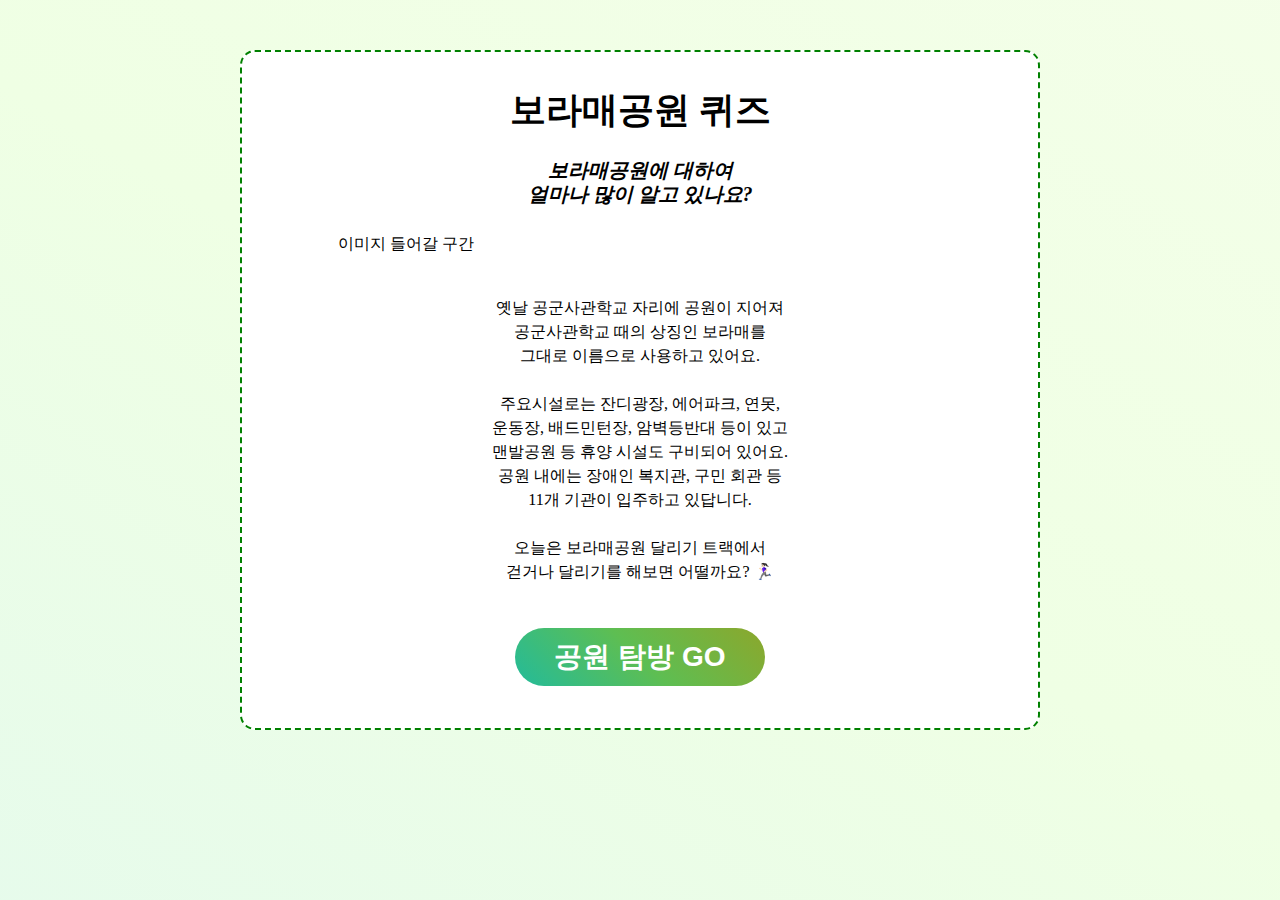
==== Borame Park Quiz/index.html @ 377d372b "외부 CSS, JS 파일 못 불러오는 코드 수정" ====
<!DOCTYPE html>
<html lang="ko">
<head>
    <meta charset="UTF-8">
    <meta name="viewport"
        content="width=device-width, initial-scale=1.0 minimum-scale=1.0, maximum-scale=1.0, user-scalable=no, viewport-fit=cover">
    <meta name="author" content="QQyukim">
    <meta name="description" content="보라매공원 정보 관련 퀴즈">
    <meta http-equiv="X-UA-Compatible" content="IE=edge">

    <title>보라매공원 퀴즈</title>

    <!-- favicon 넣기 -->
    <link rel="stylesheet" href="./css/reset.css">
    <link rel="stylesheet" href="./css/start.css">
    <link rel="stylesheet" href="./css/quiz.css">
    <link rel="stylesheet" href="./css/main.css">
</head>

<body onload="resize()">
    <section class="wrap">
        <section class="container">
            <section class="start-page">
                <div class="title-box">
                    <h1 class="main-title">
                        보라매공원 퀴즈
                    </h1>
                    <h2 class="sub-title"> 
                        보라매공원에 대하여<br>
                        얼마나 많이 알고 있나요?
                    </h2>
                </div>
                <div class="park-img">
                    이미지 들어갈 구간
                </div>
                <div class="quiz-description">
                    옛날 공군사관학교 자리에 공원이 지어져<br>
                    공군사관학교 때의 상징인 <span class="boramae-word">보라매</span>를<br>
                    그대로 이름으로 사용하고 있어요.<br><br>
                    주요시설로는 잔디광장, 에어파크, 연못,<br>
                    운동장, 배드민턴장, 암벽등반대 등이 있고<br>
                    맨발공원 등 휴양 시설도 구비되어 있어요.<br>
                    공원 내에는 장애인 복지관, 구민 회관 등<br>
                    11개 기관이 입주하고 있답니다.<br><br>
    
                    오늘은 보라매공원 달리기 트랙에서<br>
                    걷거나 달리기를 해보면 어떨까요? 🏃🏻‍♀️<br>
                </div>
                <div class="start-btn-wrap">
                    <button class="start-btn" onclick="clickStartBtn();">공원 탐방 GO</button>
                </div>
            </section>
    
            <section class="quiz-page">
                <div class="qImg">
                    문제 이미지 들어갈 구간
                </div>
                <!-- <div class="question">
                    1. 보라매 공원 이름 유래
                </div>
                <div class="answers">
                    a. 어쩌구
                    b. 저쩌구
                    c. 그쩌구
                    d. 짹째구
                </div> -->
            </section>

            <section class="quiz-ctrl">
                <button id="previous" class="quiz-btn"> 뒤로 </button>
                <button id="next" class="quiz-btn"> 앞으로 </button>
                <button id="submit" class="quiz-btn">내 점수는?</button>
            </section>

            <!-- <section class="result"></section> -->
        </section>

    </section>

    <script src="./js/quizData.js"></script>
    <script src="./js/main.js"></script>
</body>
</html>

<!-- https://webdoli.tistory.com/270?category=833233 -->
<!-- https://dev-dain.tistory.com/22?category=816329 -->
---- Borame Park Quiz/css/start.css ----
.start-page {
    display: none;
    padding-bottom: 100px;
}

.main-title {
    font-size: 36px;
    font-weight: bold;
    text-align: center;
    padding: 20px 0;
}

.sub-title {
    text-align: center;
    line-height: 1.2;
    font-weight: bold;
    font-size: 20px;
    padding: 10px 0px;
    font-style: italic;
}

.park-img {
    padding: 20px 0;
}

.quiz-description {
    text-align: center;
    line-height: 1.5;
    font-size: 14px;
    padding: 24px 0;
}

.quiz-description #boramae-word {
    background-color: rgb(237, 214, 255);
    color: rgb(64, 24, 116);
    border: 1px solid rgb(237, 214, 255);
    border-radius: 7px;
    font-size: 14px;
    font-weight: 600;
}

.start-btn-wrap {
    /* 중앙 정렬 */
    position: absolute;
    width: 200px;
    left: 50%;
    margin-left: -100px;
    margin-top: 20px;
}

.start-btn {
    box-sizing: border-box;
    width: 100%;
    line-height: 45px;
    border-radius: 50px;
    border: none;
    text-align: center;
    /* background-color: #81C33E; */
    background: linear-gradient(45deg, #23bb9a, #5ebe52, #8ca72c);
	animation: gradient 5s ease infinite;
    color: #fff;
    font-weight: bold;
    font-size: 20px;
    cursor: pointer;
}

.start-btn:hover {
    background-color: rgb(52, 65, 57);
}


@media all and (min-width: 768px) {
    .quiz-description {
        font-size: 15px;
    }

    .quiz-description .borame-word {
        font-size: 15px;
    }

    .start-btn-wrap {
        width: 220px;
        margin-left: -110px;
    }

    .start-btn {
        line-height: 50px;
        font-size: 25px;
    }
}

@media all and (min-width: 1024px) {
    .quiz-description {
        font-size: 16px;
    }

    .quiz-description .borame-word {
        font-size: 16px;
    }

    .start-btn-wrap {
        width: 250px;
        margin-left: -125px;
    }

    .start-btn {
        line-height: 56px;
        font-size: 28px;
    }
}
---- Borame Park Quiz/css/quiz.css ----
.quiz-page {
    display: none;
}

.qImg {
    padding: 20px 0;
    margin-top: 20px;
    margin-bottom: 30px;
    text-align: center;
    background-color: yellowgreen;
}

.slide {
    width: 100%;
    z-index: 1;
    opacity: 0;
    transition: opacity 0.5s;
    display: none;
}

.on {
    display: block;
    opacity: 1;
    z-index: 2;
}

.question {
    font-size: 16px;
    padding: 20px 0; 
    text-align: center;
    background-color: tomato;
}

.answer {
    font-size: 16px;
    padding: 20px 0;
    margin: 20px 0;
    text-align: center;
    background-color: blanchedalmond;
}

.quiz-ctrl {
    display: none;
}

@media all and (min-width: 768px) {
    .question {
        font-size: 18px;
    }

    .answers {
        font-size: 18px
    }
}

@media all and (min-width: 1024px) {
    .question {
        font-size: 20px;
    }

    .answers {
        font-size: 20px
    }
}
---- Borame Park Quiz/css/main.css ----
body {
    background: linear-gradient(30deg, #cff0ff, #efffe4, #fffdf4);
    background-size: 400% 400%;
	animation: gradient 5s ease infinite;
}

@keyframes gradient {
	0% {
		background-position: 0% 50%;
	}
	50% {
		background-position: 100% 50%;
	}
	100% {
		background-position: 0% 50%;
	}
}

.wrap {
    position: relative;
    overflow: hidden;
    margin: 50px 0;
    width: 100%;
    max-width: 100%;
    min-height: 100%;
}

.container {
    display: none;
    box-sizing: border-box;
    margin: 0 auto;
    padding-top: 20px;
    padding-bottom: 20px;
    padding-left: 7.5%;
    padding-right: 7.5%;
    border-radius: 15px;
    border: 2px dashed green;
    background-color: white;
    /* min-width: 100%; */
}

/* 
.quiz-container {
    position: relative;
    background-color: #f8f6f0;
    font-size: 17px;
    color: #333;
    height: 200px;
    margin-top: 40px;
    text-align: center;
    font-weight: 300;
}

.slide {
    position: absolute;
    left: 0px;
    top: 60px;
    width: 100%;
    z-index: 1;
    opacity: 0;
    transition: opacity 0.5s;
}

.active-slide {
    opacity: 1;
    z-index: 2;
}

.quiz {
    padding: 10px;
}

.quiz .question {
    font-size: 20px;
}

.quiz .answer {
    margin: 10px 0px 30px 0px
}

.eachAnswer {
    margin: 5px 10px;
} */
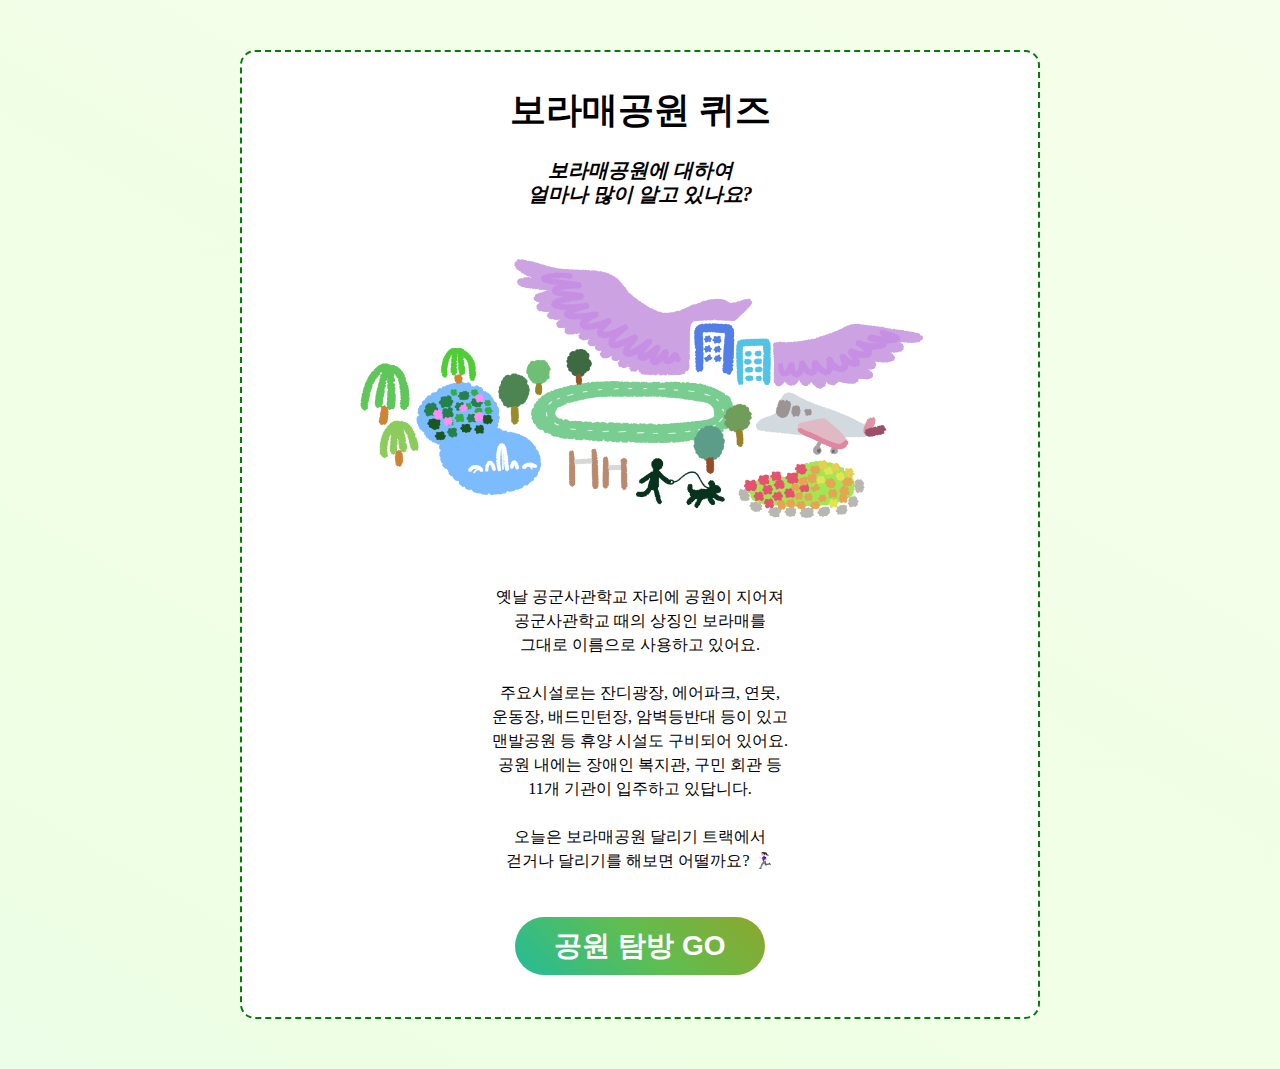
==== commit 86cab39b: "- start-page에 보라매공원 그림 이미지 삽입 - 이전 슬라이드 버튼 주석 처리" ====
--- a/Borame Park Quiz/index.html
+++ b/Borame Park Quiz/index.html
@@ -11,10 +11,11 @@
     <title>보라매공원 퀴즈</title>
 
     <!-- favicon 넣기 -->
-    <link rel="stylesheet" href="./css/reset.css">
-    <link rel="stylesheet" href="./css/start.css">
-    <link rel="stylesheet" href="./css/quiz.css">
-    <link rel="stylesheet" href="./css/main.css">
+    <link rel="stylesheet" href="css/reset.css">
+    <link rel="stylesheet" href="css/main.css">
+    <link rel="stylesheet" href="css/start.css">
+    <link rel="stylesheet" href="css/quiz.css">
+    <link rel="stylesheet" href="css/result.css">
 </head>
 
 <body onload="resize()">
@@ -31,7 +32,7 @@
                     </h2>
                 </div>
                 <div class="park-img">
-                    이미지 들어갈 구간
+                    <img src="images/boramaepark-bg.png" id="boramaepark-bg" width="100%">
                 </div>
                 <div class="quiz-description">
                     옛날 공군사관학교 자리에 공원이 지어져<br>
@@ -67,20 +68,20 @@
             </section>
 
             <section class="quiz-ctrl">
-                <button id="previous" class="quiz-btn"> 뒤로 </button>
-                <button id="next" class="quiz-btn"> 앞으로 </button>
-                <button id="submit" class="quiz-btn">내 점수는?</button>
+                <!-- <button id="previous-btn" class="quiz-btn">⬅</button> -->
+                <button id="next-btn" class="quiz-btn">➡</button>
+                <button id="submit-btn" class="quiz-btn">내 점수는?</button>
             </section>
 
-            <!-- <section class="result"></section> -->
+            <section class="result-page"></section>
         </section>
 
     </section>
 
-    <script src="./js/quizData.js"></script>
-    <script src="./js/main.js"></script>
+    <script src="js/quizData.js"></script>
+    <script src="js/main.js"></script>
 </body>
 </html>
 
 <!-- https://webdoli.tistory.com/270?category=833233 -->
-<!-- https://dev-dain.tistory.com/22?category=816329 -->+<!-- https://dev-dain.tistory.com/22?category=816329 -->
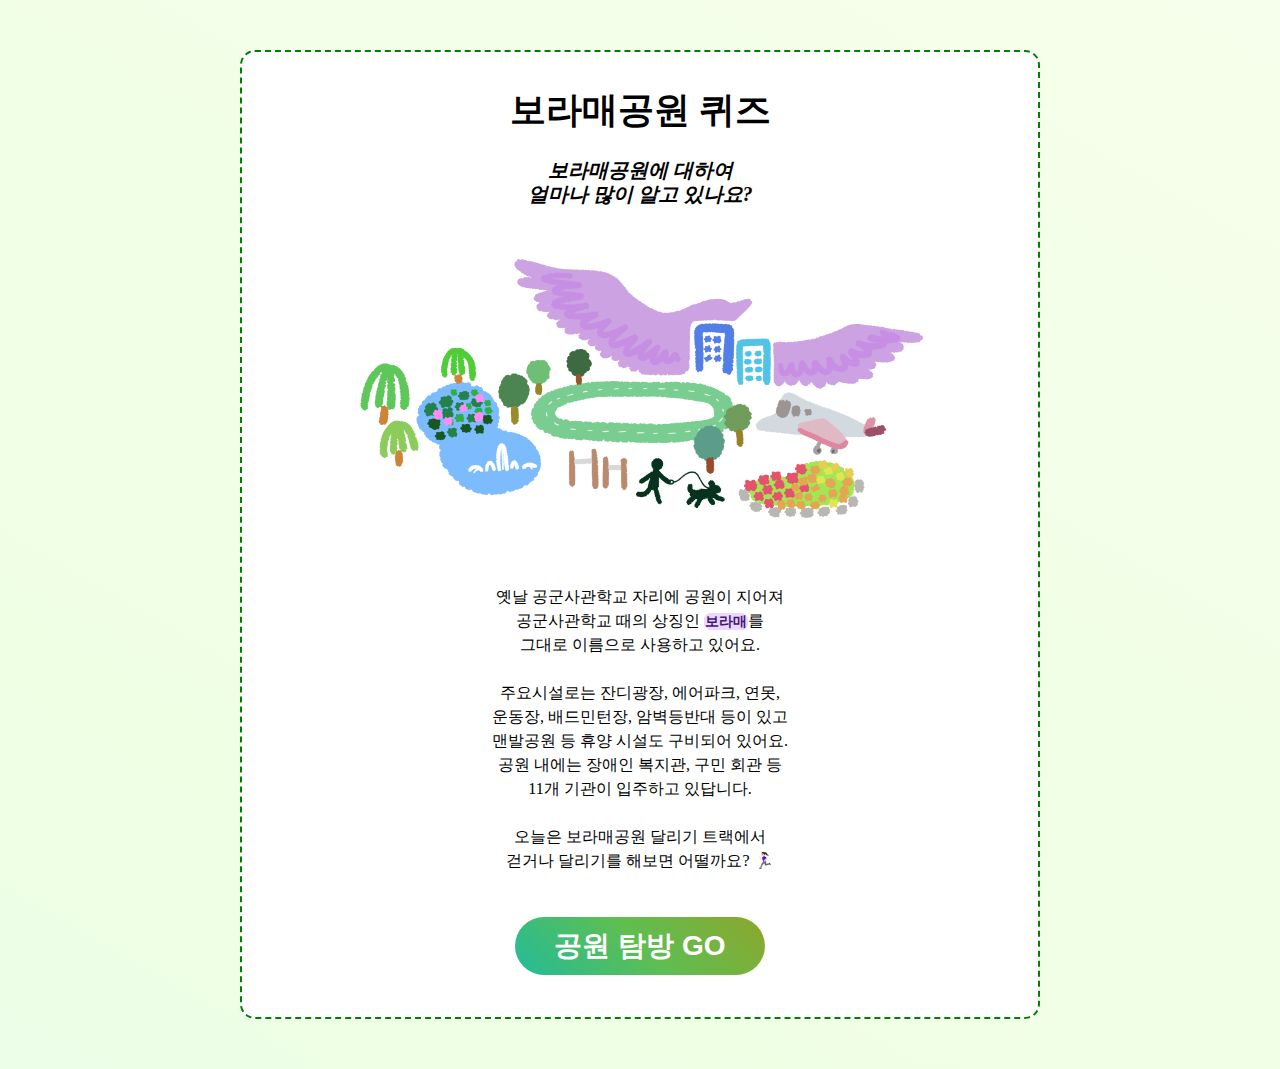
==== commit f2611a61: "결과 페이지 내용 작업(미완)" ====
--- a/Borame Park Quiz/index.html
+++ b/Borame Park Quiz/index.html
@@ -1,5 +1,6 @@
 <!DOCTYPE html>
 <html lang="ko">
+
 <head>
     <meta charset="UTF-8">
     <meta name="viewport"
@@ -26,7 +27,7 @@
                     <h1 class="main-title">
                         보라매공원 퀴즈
                     </h1>
-                    <h2 class="sub-title"> 
+                    <h2 class="sub-title">
                         보라매공원에 대하여<br>
                         얼마나 많이 알고 있나요?
                     </h2>
@@ -43,7 +44,7 @@
                     맨발공원 등 휴양 시설도 구비되어 있어요.<br>
                     공원 내에는 장애인 복지관, 구민 회관 등<br>
                     11개 기관이 입주하고 있답니다.<br><br>
-    
+
                     오늘은 보라매공원 달리기 트랙에서<br>
                     걷거나 달리기를 해보면 어떨까요? 🏃🏻‍♀️<br>
                 </div>
@@ -51,11 +52,8 @@
                     <button class="start-btn" onclick="clickStartBtn();">공원 탐방 GO</button>
                 </div>
             </section>
-    
+
             <section class="quiz-page">
-                <div class="qImg">
-                    문제 이미지 들어갈 구간
-                </div>
                 <!-- <div class="question">
                     1. 보라매 공원 이름 유래
                 </div>
@@ -70,10 +68,16 @@
             <section class="quiz-ctrl">
                 <!-- <button id="previous-btn" class="quiz-btn">⬅</button> -->
                 <button id="next-btn" class="quiz-btn">➡</button>
-                <button id="submit-btn" class="quiz-btn">내 점수는?</button>
+                <button id="submit-btn" class="quiz-btn">점수보기</button>
             </section>
 
-            <section class="result-page"></section>
+            <section class="result-page">
+                <h1 class="score">
+                    <div style="font-size: 18px; margin-bottom: 15px;"><i>당신의 점수는...</i></div>
+                </h1>
+                <p class="result-description"></p>
+                <section class="result-image"></section>
+            </section>
         </section>
 
     </section>
@@ -81,7 +85,8 @@
     <script src="js/quizData.js"></script>
     <script src="js/main.js"></script>
 </body>
+
 </html>
 
 <!-- https://webdoli.tistory.com/270?category=833233 -->
-<!-- https://dev-dain.tistory.com/22?category=816329 -->
+<!-- https://dev-dain.tistory.com/22?category=816329 -->--- a/Borame Park Quiz/css/main.css
+++ b/Borame Park Quiz/css/main.css
@@ -37,47 +37,4 @@
     border: 2px dashed green;
     background-color: white;
     /* min-width: 100%; */
-}
-
-/* 
-.quiz-container {
-    position: relative;
-    background-color: #f8f6f0;
-    font-size: 17px;
-    color: #333;
-    height: 200px;
-    margin-top: 40px;
-    text-align: center;
-    font-weight: 300;
-}
-
-.slide {
-    position: absolute;
-    left: 0px;
-    top: 60px;
-    width: 100%;
-    z-index: 1;
-    opacity: 0;
-    transition: opacity 0.5s;
-}
-
-.active-slide {
-    opacity: 1;
-    z-index: 2;
-}
-
-.quiz {
-    padding: 10px;
-}
-
-.quiz .question {
-    font-size: 20px;
-}
-
-.quiz .answer {
-    margin: 10px 0px 30px 0px
-}
-
-.eachAnswer {
-    margin: 5px 10px;
-} */+}--- a/Borame Park Quiz/css/start.css
+++ b/Borame Park Quiz/css/start.css
@@ -30,7 +30,7 @@
     padding: 24px 0;
 }
 
-.quiz-description #boramae-word {
+.quiz-description .boramae-word {
     background-color: rgb(237, 214, 255);
     color: rgb(64, 24, 116);
     border: 1px solid rgb(237, 214, 255);
@@ -55,9 +55,7 @@
     border-radius: 50px;
     border: none;
     text-align: center;
-    /* background-color: #81C33E; */
     background: linear-gradient(45deg, #23bb9a, #5ebe52, #8ca72c);
-	animation: gradient 5s ease infinite;
     color: #fff;
     font-weight: bold;
     font-size: 20px;
@@ -65,11 +63,15 @@
 }
 
 .start-btn:hover {
-    background-color: rgb(52, 65, 57);
+    background: linear-gradient(45deg, #925292, #9368a7, #8976ad);
 }
 
 
 @media all and (min-width: 768px) {
+    /* #boramaepark-bg {
+        width: 50%;
+    } */
+
     .quiz-description {
         font-size: 15px;
     }
@@ -89,7 +91,7 @@
     }
 }
 
-@media all and (min-width: 1024px) {
+@media all and (min-width: 1024px) {    
     .quiz-description {
         font-size: 16px;
     }
--- a/Borame Park Quiz/css/quiz.css
+++ b/Borame Park Quiz/css/quiz.css
@@ -25,25 +25,73 @@
 }
 
 .question {
+    font-weight: bold;
     font-size: 16px;
-    padding: 20px 0; 
-    text-align: center;
+    line-height: 1.2;
+    padding: 20px; 
     background-color: tomato;
 }
 
 .answer {
     font-size: 16px;
-    padding: 20px 0;
+    padding: 20px;
     margin: 20px 0;
-    text-align: center;
     background-color: blanchedalmond;
+}
+
+.answer input[type=radio] {
+    display: none;
+}
+
+.answer input[type=radio]:checked + .eachAnswer {
+    background: aquamarine;
+}
+
+.eachAnswer{
+    border: 1px solid gray;
+    padding: 20px;
+    cursor: pointer;
 }
 
 .quiz-ctrl {
     display: none;
 }
 
+.quiz-ctrl:after {  /* 부모 요소가 자식 요소를 반영하게*/
+    content: "";
+    clear: both;
+    display: block;
+}
+
+.quiz-btn {
+    display: block;
+    font-size: 17px;
+    padding: 5px 10px;
+}
+
+#previous-btn {
+    float: left;
+}
+
+#next-btn {
+    float: right;
+}
+
+#submit-btn {
+    float: right;
+}
+
 @media all and (min-width: 768px) {
+    .question {
+        font-size: 17px;
+    }
+
+    .answers {
+        font-size: 17px
+    }
+}
+
+@media all and (min-width: 1024px) {
     .question {
         font-size: 18px;
     }
@@ -51,14 +99,4 @@
     .answers {
         font-size: 18px
     }
-}
-
-@media all and (min-width: 1024px) {
-    .question {
-        font-size: 20px;
-    }
-
-    .answers {
-        font-size: 20px
-    }
 }--- a/Borame Park Quiz/css/result.css
+++ b/Borame Park Quiz/css/result.css
@@ -0,0 +1,33 @@
+.result-page {
+    display: none;
+    text-align: center;
+}
+
+.score {
+    padding: 20px;
+}
+
+.score .scoreNum {
+    font-size: 48px;
+    font-weight: bold;
+}
+
+.result-description {
+    margin-top: 20px;
+}
+
+.result-image {
+    margin: 30px 0;
+}
+
+@media all and (min-width: 768px) {
+    .result-description {
+        font-size: 17px;
+    }
+}
+
+@media all and (min-width: 1024px) {
+    .result-description {
+        font-size: 18px;
+    }
+}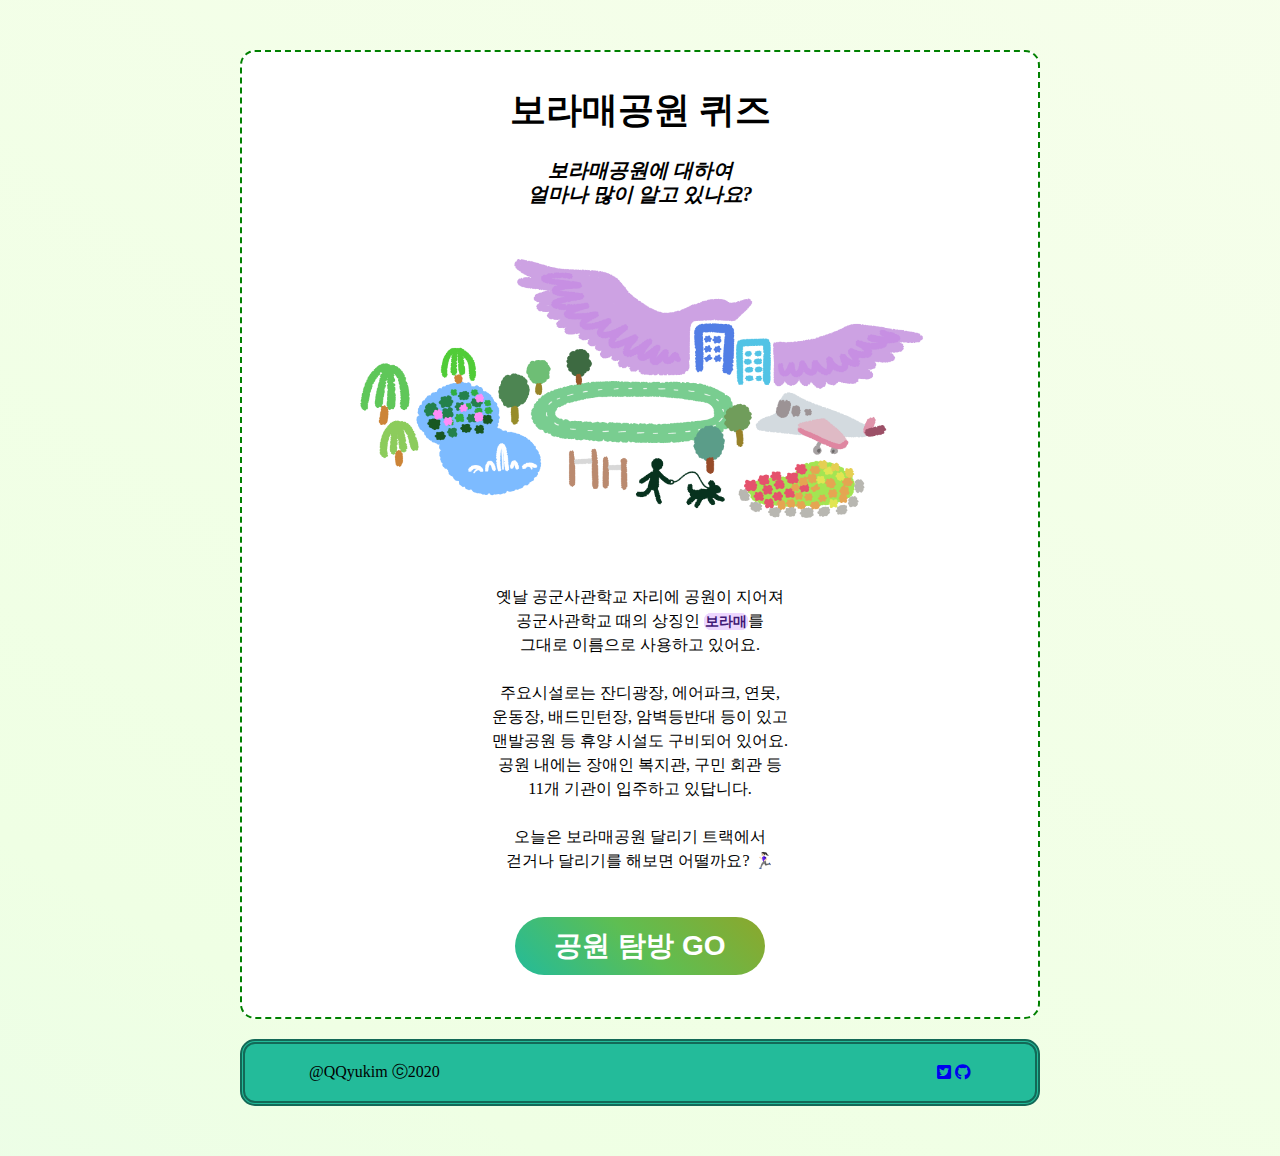
==== commit 8e37ce17: "로딩바 및 저자 프로필 추가" ====
--- a/Borame Park Quiz/index.html
+++ b/Borame Park Quiz/index.html
@@ -13,6 +13,7 @@
 
     <!-- favicon 넣기 -->
     <link rel="stylesheet" href="css/reset.css">
+    <link rel="stylesheet" href="https://cdnjs.cloudflare.com/ajax/libs/font-awesome/5.15.1/css/all.min.css">
     <link rel="stylesheet" href="css/main.css">
     <link rel="stylesheet" href="css/start.css">
     <link rel="stylesheet" href="css/quiz.css">
@@ -54,6 +55,9 @@
             </section>
 
             <section class="quiz-page">
+                <div class="progress-bar">
+                    <div class="progress-status" style="width: 10%;"></div>
+                </div>
                 <!-- <div class="question">
                     1. 보라매 공원 이름 유래
                 </div>
@@ -74,12 +78,20 @@
             <section class="result-page">
                 <h1 class="score">
                     <div style="font-size: 18px; margin-bottom: 15px;"><i>당신의 점수는...</i></div>
+                    <!-- innerHTML 내용 삽입 -->
                 </h1>
-                <p class="result-description"></p>
+                <div class="result-description"></div>
                 <section class="result-image"></section>
             </section>
         </section>
 
+        <footer class="author-box">
+            <div class="madeBy">@QQyukim ⓒ2020</div>
+            <div class="sns">
+                <a href="https://twitter.com/QQyukim" target="_blank"><i class="fab fa-twitter-square"></i></a>
+                <a href="https://github.com/QQyukim" target="_blank"><i class="fab fa-github"></i></a>
+            </div>
+        </footer>
     </section>
 
     <script src="js/quizData.js"></script>
--- a/Borame Park Quiz/css/main.css
+++ b/Borame Park Quiz/css/main.css
@@ -36,5 +36,18 @@
     border-radius: 15px;
     border: 2px dashed green;
     background-color: white;
-    /* min-width: 100%; */
+}
+
+.author-box {
+    display: none;
+    justify-content: space-between;
+    box-sizing: border-box;
+    margin: 20px auto 0px;
+    padding-top: 20px;
+    padding-bottom: 20px;
+    padding-left: 5%;
+    padding-right: 5%;
+    border-radius: 15px;
+    border: 5px double #136957;
+    background-color: #23bb9a;
 }--- a/Borame Park Quiz/css/quiz.css
+++ b/Borame Park Quiz/css/quiz.css
@@ -2,12 +2,25 @@
     display: none;
 }
 
-.qImg {
-    padding: 20px 0;
-    margin-top: 20px;
-    margin-bottom: 30px;
-    text-align: center;
-    background-color: yellowgreen;
+/* https://css-tricks.com/html5-progress-element/ */
+
+.progress-bar {
+    width: 100%;
+    height: 25px;
+    margin: 25px 0;
+
+    background-color: rgb(248, 248, 248);
+    border-radius: 10px;
+    box-shadow: 0 2px 5px rgba(0, 0, 0, 0.2) inset;
+}
+
+.progress-status {
+    height: 100%;
+    background-image:
+        -webkit-linear-gradient(left, rgb(255, 238, 0), rgb(141, 226, 61));
+
+    border-radius: 10px;
+    background-size: 100% 100%, 100% 100%;
 }
 
 .slide {
@@ -26,38 +39,45 @@
 
 .question {
     font-weight: bold;
-    font-size: 16px;
-    line-height: 1.2;
-    padding: 20px; 
-    background-color: tomato;
+    font-size: 18px;
+    line-height: 1.25;
+    margin-top: 5%;
 }
 
 .answer {
-    font-size: 16px;
-    padding: 20px;
-    margin: 20px 0;
-    background-color: blanchedalmond;
+    font-size: 17px;
+    margin: 7% 0;
 }
 
 .answer input[type=radio] {
     display: none;
 }
 
-.answer input[type=radio]:checked + .eachAnswer {
-    background: aquamarine;
+.answer input[type=radio]:checked+.eachAnswer {
+    background: #a5e4c1;
+    /* font-weight: bold; */
 }
 
-.eachAnswer{
-    border: 1px solid gray;
+.eachAnswer {
     padding: 20px;
     cursor: pointer;
+    border-radius: 10px;
+    border-top: 3px dotted #a5e4c1;
+    border-left: 3px dotted #a5e4c1;
+    border-bottom: 3px dotted #0c7745;
+    border-right: 3px dotted #2e8d5e;
 }
+
+/* .eachAnswer:hover {
+    background: #fffeca;
+} */
 
 .quiz-ctrl {
     display: none;
 }
 
-.quiz-ctrl:after {  /* 부모 요소가 자식 요소를 반영하게*/
+.quiz-ctrl:after {
+    /* 부모 요소가 자식 요소를 반영하게*/
     content: "";
     clear: both;
     display: block;
@@ -65,8 +85,16 @@
 
 .quiz-btn {
     display: block;
-    font-size: 17px;
+    font-size: 18px;
     padding: 5px 10px;
+    margin-bottom: 5%;
+    background-color: #d7f59c;
+    border-radius: 10px;
+    border-right: none;
+    border-bottom: 4px solid #66bb66;
+    border-left: none;
+    border-top: none;
+    cursor: pointer;
 }
 
 #previous-btn {
@@ -79,24 +107,34 @@
 
 #submit-btn {
     float: right;
+    font-weight: bold;
 }
 
 @media all and (min-width: 768px) {
     .question {
-        font-size: 17px;
+        font-size: 19px;
+        /* rem, em : 코드 양을 줄일 수 있음 */
     }
 
-    .answers {
-        font-size: 17px
+    .answer {
+        font-size: 18px;
+    }
+
+    .quiz-btn {
+        font-size: 19px;
     }
 }
 
 @media all and (min-width: 1024px) {
     .question {
-        font-size: 18px;
+        font-size: 20px;
     }
 
-    .answers {
-        font-size: 18px
+    .answer {
+        font-size: 19px;
+    }
+
+    .quiz-btn {
+        font-size: 20px;
     }
 }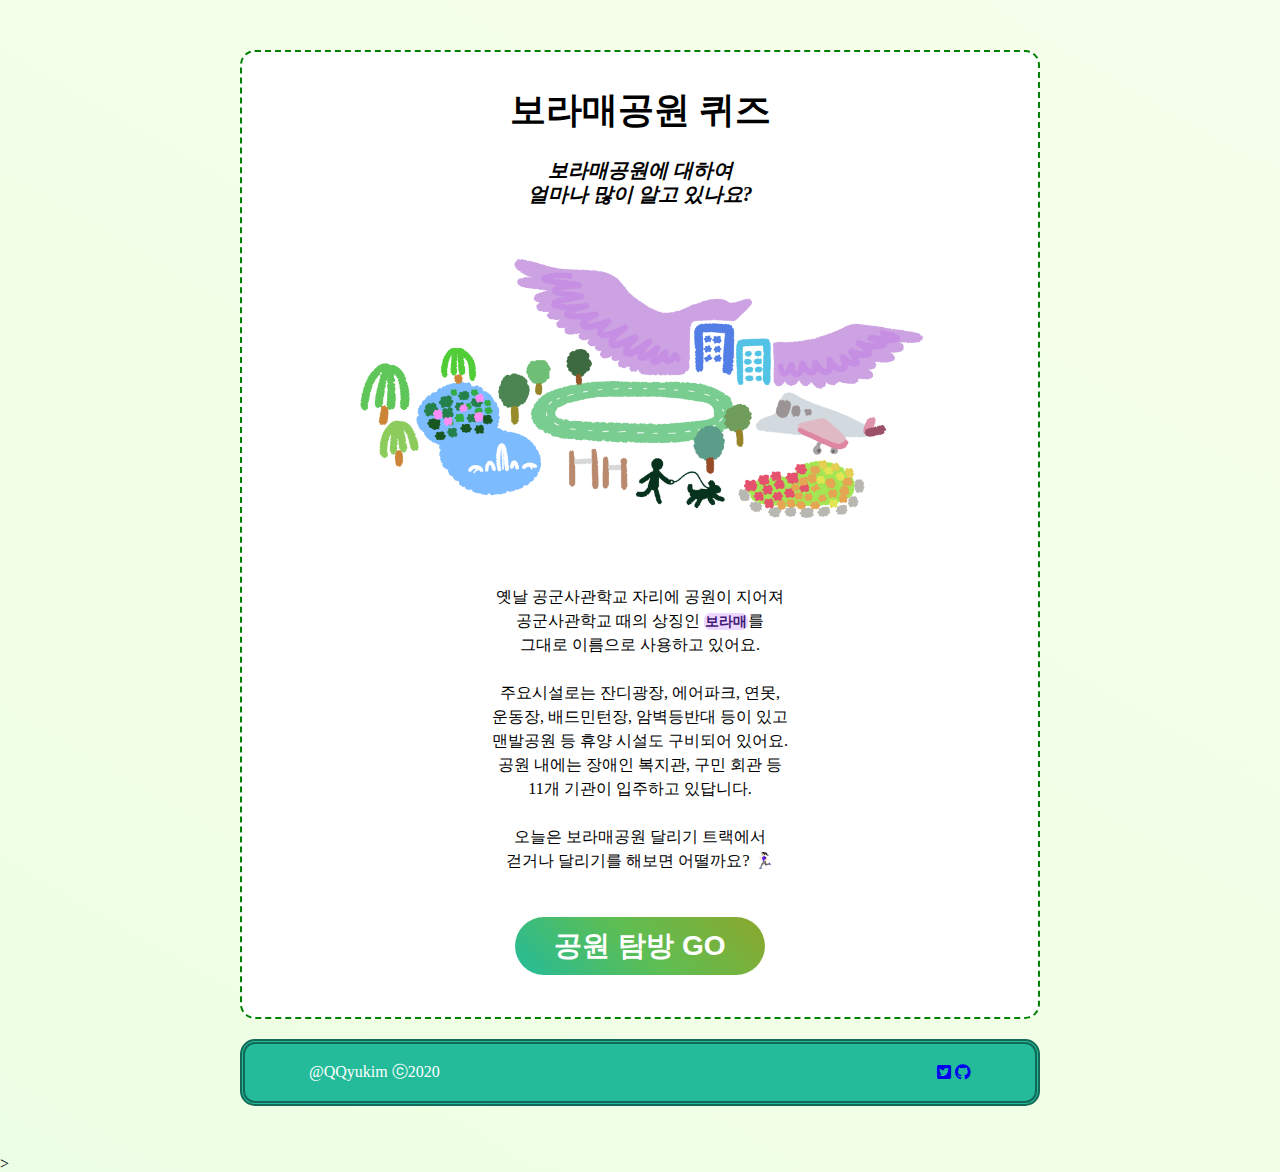
==== commit c8ade21e: "sns 공유 기능 추가" ====
--- a/Borame Park Quiz/index.html
+++ b/Borame Park Quiz/index.html
@@ -77,11 +77,35 @@
 
             <section class="result-page">
                 <h1 class="score">
-                    <div style="font-size: 18px; margin-bottom: 15px;"><i>당신의 점수는...</i></div>
+                    <div style="font-size: 18px; margin-bottom: 15px; font-weight: 400">당신의 점수는...</div>
                     <!-- innerHTML 내용 삽입 -->
                 </h1>
                 <div class="result-description"></div>
                 <section class="result-image"></section>
+
+                <!-- SNS 공유 버튼 -->
+                <section class="share-to-sns" style="width: 100%; text-align: center;">
+                    <!-- 페이스북 공유 버튼 -->
+                    <a href=""
+                        onclick="window.open(url_combine_fb, '', 'scrollbars=no, width=600, height=600'); return false;">
+                        <div title="페이스북으로 공유하기" class="sharebtn-custom sprite-fb"></div>
+                    </a>
+                    <!-- 트위터 공유 버튼 -->
+                    <a href=""
+                        onclick="window.open(url_combine_tw, '', 'scrollbars=no, width=600, height=600'); return false;">
+                        <div title="트위터로 공유하기" class="sharebtn-custom sprite-tw"></div>
+                    </a>
+                    <!-- 카카오 스토리 공유 버튼 -->
+                    <a href=""
+                        onclick="window.open(url_combine_ks, '', 'scrollbars=no, width=600, height=600'); return false;">
+                        <div title="카카오스토리로 공유하기" class="sharebtn-custom sprite-ks"></div>
+                    </a>
+                    <!-- 밴드 공유 버튼 -->
+                    <a href=""
+                        onclick="window.open(url_combine_band, '', 'scrollbars=no, width=584, height=635'); return false;">
+                        <div title="밴드로 공유하기" class="sharebtn-custom sprite-band"></div>
+                    </a>
+                </section>
             </section>
         </section>
 
@@ -92,13 +116,30 @@
                 <a href="https://github.com/QQyukim" target="_blank"><i class="fab fa-github"></i></a>
             </div>
         </footer>
-    </section>
-
+    </section>>
     <script src="js/quizData.js"></script>
     <script src="js/main.js"></script>
+
+    <!-- SNS 공유용 주소 연결 용 -->
+    <script type="text/javascript" async>
+        var url_default_ks = "https://story.kakao.com/share?url=";
+        var url_default_fb = "https://www.facebook.com/sharer/sharer.php?u=";
+        var url_default_tw_txt = "https://twitter.com/intent/tweet?text=";
+        var url_default_tw_url = "&url=";
+        var url_default_band = "http://band.us/plugin/share?body=";
+        // var url_route_band = "&route=";
+        var url_this_page = location.href;
+        var title_this_page = document.title;
+        
+        var url_combine_ks = url_default_ks + url_this_page;
+        var url_combine_fb = url_default_fb + url_this_page;
+        var url_combine_tw = url_default_tw_txt + document.title + url_default_tw_url + url_this_page;
+        var url_combine_band = url_default_band + encodeURI(url_this_page) + "%0A" + encodeURI(title_this_page);
+    </script>
 </body>
 
 </html>
 
 <!-- https://webdoli.tistory.com/270?category=833233 -->
-<!-- https://dev-dain.tistory.com/22?category=816329 -->+<!-- https://dev-dain.tistory.com/22?category=816329 -->
+<!-- https://bssow.tistory.com/116 -->--- a/Borame Park Quiz/css/main.css
+++ b/Borame Park Quiz/css/main.css
@@ -50,4 +50,5 @@
     border-radius: 15px;
     border: 5px double #136957;
     background-color: #23bb9a;
+    color: #ffffff;
 }--- a/Borame Park Quiz/css/result.css
+++ b/Borame Park Quiz/css/result.css
@@ -1,6 +1,7 @@
 .result-page {
     display: none;
     text-align: center;
+    position: relative;
 }
 
 .score {
@@ -14,10 +15,59 @@
 
 .result-description {
     margin-top: 20px;
+    padding: 20px 20px;
+    height: 40px;
+    display: flex;
+    justify-content: center;
+    align-items: center;
+    line-height: 20px;
+    border-radius: 10px;
+    font-weight: 400;
+    background: #fff09e;
+    box-shadow: 0 4px #f1bd00;
+}
+
+.result-page .result-description::after {
+    content: "";
+    position: absolute;
+    top: 225px;
+    left: 185px;
+    width: 0;
+    height: 0;
+    border-left: 10px solid transparent;
+    border-right: 10px solid transparent;
+    border-top: 20px solid #f1bd00;
 }
 
 .result-image {
     margin: 30px 0;
+}
+
+.share-to-sns > a {
+    text-decoration: none;
+}
+
+.sharebtn-custom {
+    display: inline-block;
+    width: 43px;
+    height: 43px;
+    margin: 0 3px;
+}
+
+.sprite-fb {
+	background: url('../images/sns-icon-small.png') no-repeat -113px -14px;
+}
+
+.sprite-tw {
+	background: url('../images/sns-icon-small.png') no-repeat -163px -13px;
+}
+
+.sprite-ks {
+    background: url('../images/sns-icon-small.png') no-repeat -63px -13px;;
+}
+
+.sprite-band {
+	background: url('../images/sns-icon-small.png') no-repeat -88px -61px;
 }
 
 @media all and (min-width: 768px) {
